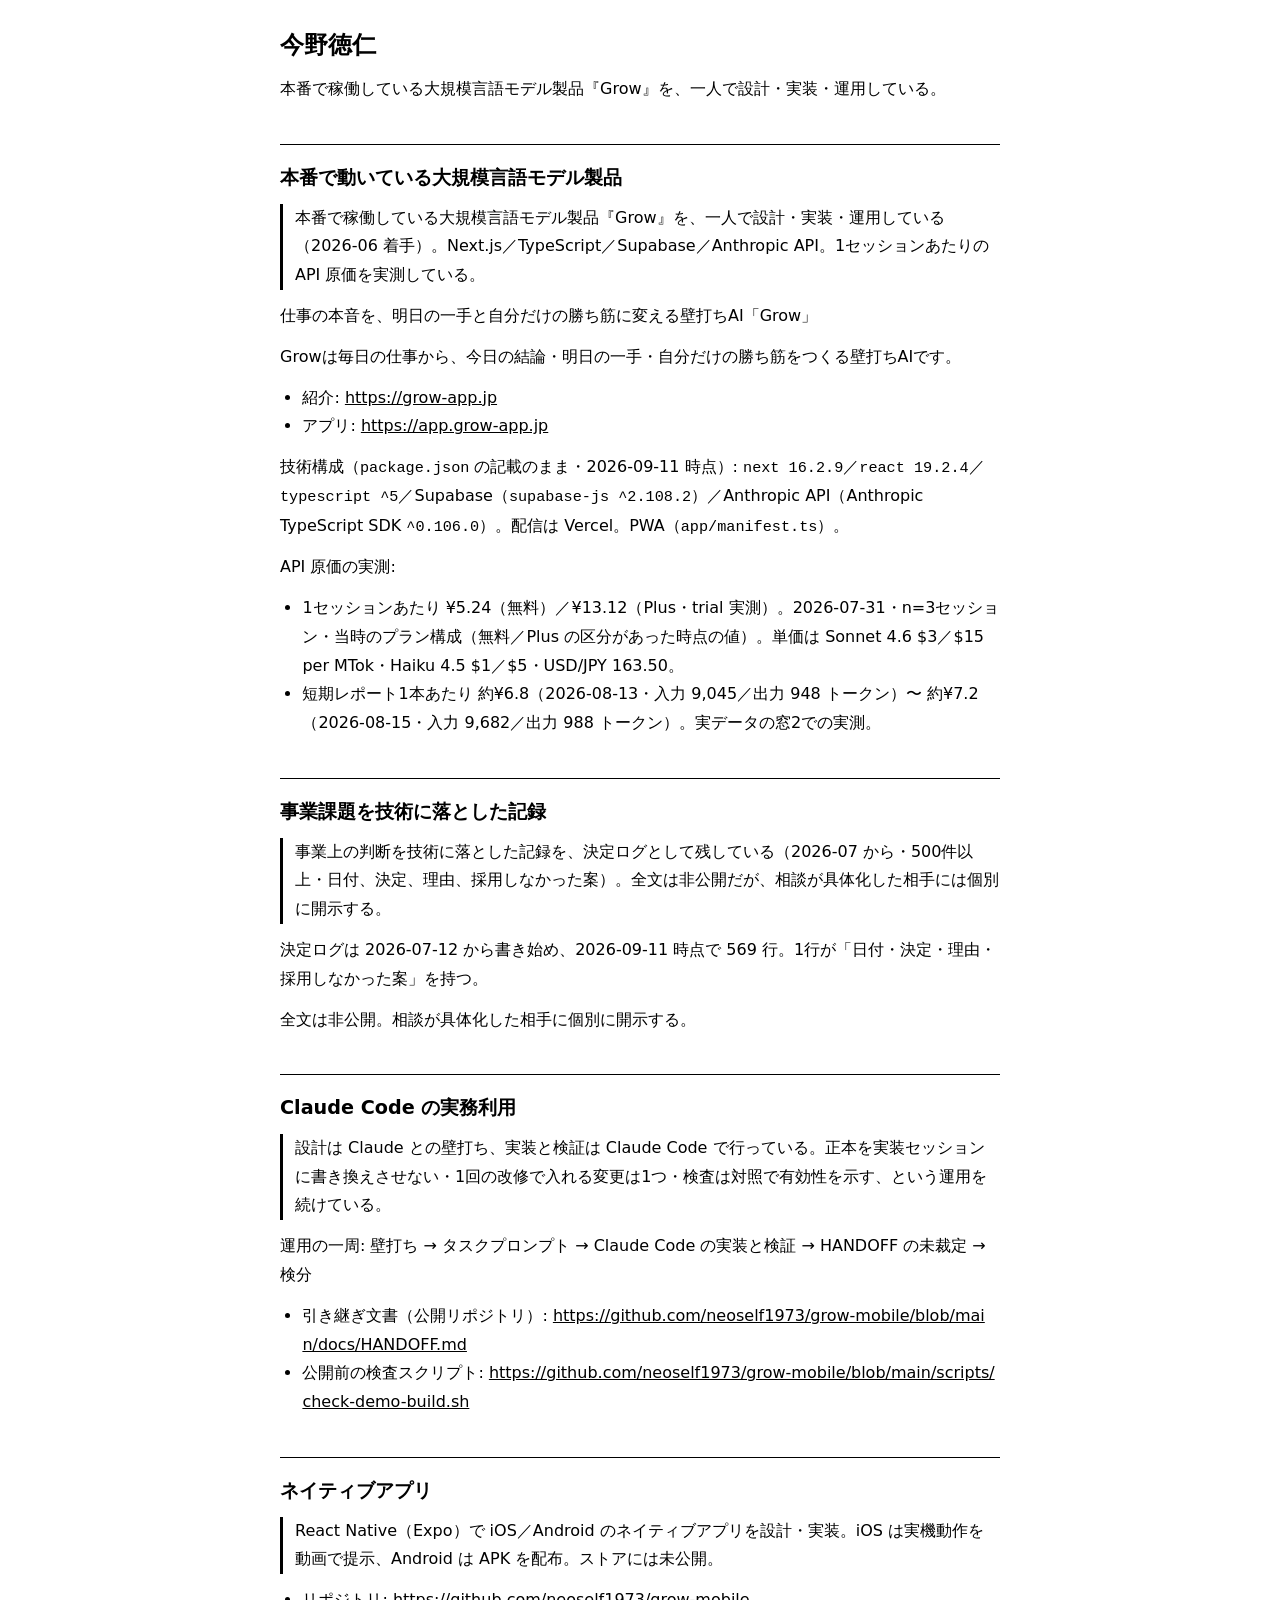
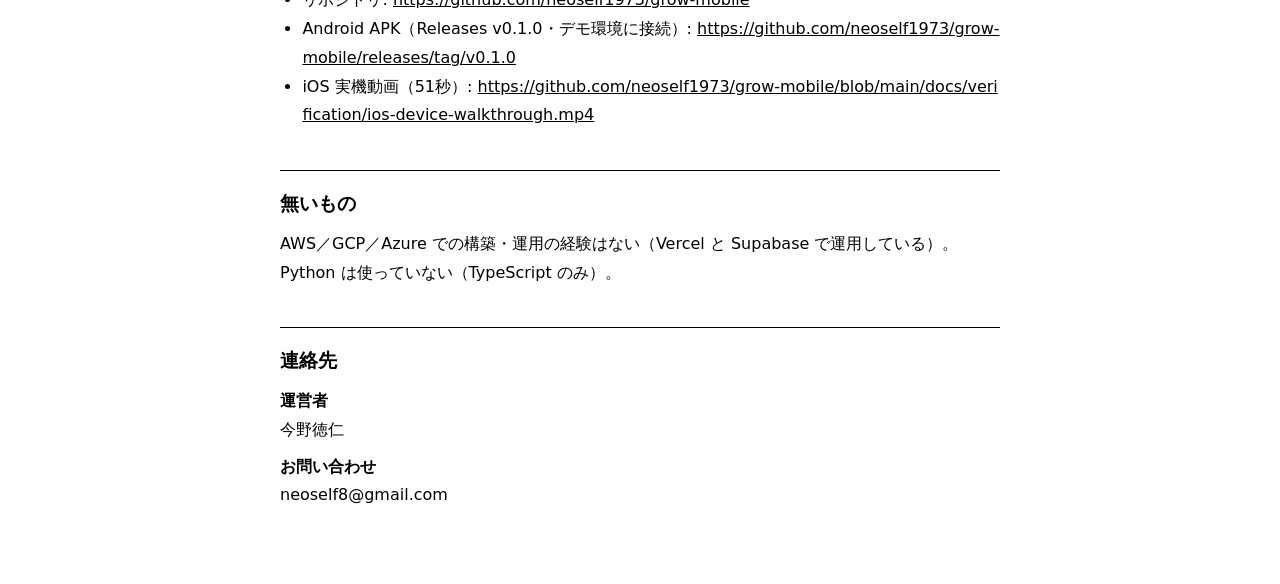
==== index.html @ 8b2b8886 "紹介ページ 下書き（正本 §0.11.5 段1・公開しない） index.html / .nojekyll / README.md / docs/sources.md。決定ログの抜粋は未挿入（プレース" ====
<!DOCTYPE html>
<html lang="ja">
<head>
<meta charset="utf-8">
<meta name="viewport" content="width=device-width, initial-scale=1">
<title>今野徳仁</title>
<style>
  html { background: #fff; color: #000; }
  body { margin: 0; padding: 24px 16px 64px; font-family: system-ui, -apple-system, "Hiragino Sans", "Noto Sans JP", sans-serif; font-size: 16px; line-height: 1.8; }
  main { max-width: 720px; margin: 0 auto; }
  h1 { font-size: 1.5rem; margin: 0 0 8px; }
  h2 { font-size: 1.2rem; margin: 40px 0 8px; padding-top: 16px; border-top: 1px solid #000; }
  p, ul, ol, dl { margin: 0 0 12px; }
  ul, ol { padding-left: 1.4em; }
  dt { font-weight: bold; }
  dd { margin: 0 0 8px; }
  a { color: #000; word-break: break-all; }
  blockquote { margin: 0 0 12px; padding: 0 0 0 12px; border-left: 3px solid #000; }
  code { font-family: ui-monospace, Menlo, monospace; font-size: 0.95em; }
  small { font-size: 0.9em; }
</style>
</head>
<body>
<main>

<h1>今野徳仁</h1>
<p>本番で稼働している大規模言語モデル製品『Grow』を、一人で設計・実装・運用している。</p>

<h2>本番で動いている大規模言語モデル製品</h2>
<blockquote><p>本番で稼働している大規模言語モデル製品『Grow』を、一人で設計・実装・運用している（2026-06 着手）。Next.js／TypeScript／Supabase／Anthropic API。1セッションあたりの API 原価を実測している。</p></blockquote>
<p>仕事の本音を、明日の一手と自分だけの勝ち筋に変える壁打ちAI「Grow」</p>
<p>Growは毎日の仕事から、今日の結論・明日の一手・自分だけの勝ち筋をつくる壁打ちAIです。</p>
<ul>
  <li>紹介: <a href="https://grow-app.jp">https://grow-app.jp</a></li>
  <li>アプリ: <a href="https://app.grow-app.jp">https://app.grow-app.jp</a></li>
</ul>
<p>技術構成（<code>package.json</code> の記載のまま・2026-09-11 時点）: <code>next 16.2.9</code>／<code>react 19.2.4</code>／<code>typescript ^5</code>／Supabase（<code>supabase-js ^2.108.2</code>）／Anthropic API（Anthropic TypeScript SDK <code>^0.106.0</code>）。配信は Vercel。PWA（<code>app/manifest.ts</code>）。</p>
<p>API 原価の実測:</p>
<ul>
  <li>1セッションあたり ¥5.24（無料）／¥13.12（Plus・trial 実測）。2026-07-31・n=3セッション・当時のプラン構成（無料／Plus の区分があった時点の値）。単価は Sonnet 4.6 $3／$15 per MTok・Haiku 4.5 $1／$5・USD/JPY 163.50。</li>
  <li>短期レポート1本あたり 約¥6.8（2026-08-13・入力 9,045／出力 948 トークン）〜 約¥7.2（2026-08-15・入力 9,682／出力 988 トークン）。実データの窓2での実測。</li>
</ul>

<h2>事業課題を技術に落とした記録</h2>
<blockquote><p>事業上の判断を技術に落とした記録を、決定ログとして残している（2026-07 から・500件以上・日付、決定、理由、採用しなかった案）。全文は非公開だが、相談が具体化した相手には個別に開示する。</p></blockquote>
<p>決定ログは 2026-07-12 から書き始め、2026-09-11 時点で 569 行。1行が「日付・決定・理由・採用しなかった案」を持つ。</p>
<!-- 抜粋3〜4件: 人間が候補から選んでから次のタスクで挿入 -->
<p>全文は非公開。相談が具体化した相手に個別に開示する。</p>

<h2>Claude Code の実務利用</h2>
<blockquote><p>設計は Claude との壁打ち、実装と検証は Claude Code で行っている。正本を実装セッションに書き換えさせない・1回の改修で入れる変更は1つ・検査は対照で有効性を示す、という運用を続けている。</p></blockquote>
<p>運用の一周: 壁打ち → タスクプロンプト → Claude Code の実装と検証 → HANDOFF の未裁定 → 検分</p>
<ul>
  <li>引き継ぎ文書（公開リポジトリ）: <a href="https://github.com/neoself1973/grow-mobile/blob/main/docs/HANDOFF.md">https://github.com/neoself1973/grow-mobile/blob/main/docs/HANDOFF.md</a></li>
  <li>公開前の検査スクリプト: <a href="https://github.com/neoself1973/grow-mobile/blob/main/scripts/check-demo-build.sh">https://github.com/neoself1973/grow-mobile/blob/main/scripts/check-demo-build.sh</a></li>
</ul>

<h2>ネイティブアプリ</h2>
<blockquote><p>React Native（Expo）で iOS／Android のネイティブアプリを設計・実装。iOS は実機動作を動画で提示、Android は APK を配布。ストアには未公開。</p></blockquote>
<ul>
  <li>リポジトリ: <a href="https://github.com/neoself1973/grow-mobile">https://github.com/neoself1973/grow-mobile</a></li>
  <li>Android APK（Releases v0.1.0・デモ環境に接続）: <a href="https://github.com/neoself1973/grow-mobile/releases/tag/v0.1.0">https://github.com/neoself1973/grow-mobile/releases/tag/v0.1.0</a></li>
  <li>iOS 実機動画（51秒）: <a href="https://github.com/neoself1973/grow-mobile/blob/main/docs/verification/ios-device-walkthrough.mp4">https://github.com/neoself1973/grow-mobile/blob/main/docs/verification/ios-device-walkthrough.mp4</a></li>
</ul>

<h2>無いもの</h2>
<p>AWS／GCP／Azure での構築・運用の経験はない（Vercel と Supabase で運用している）。Python は使っていない（TypeScript のみ）。</p>

<h2>連絡先</h2>
<dl>
  <dt>運営者</dt><dd>今野徳仁</dd>
  <dt>お問い合わせ</dt><dd>neoself8@gmail.com</dd>
</dl>

</main>
</body>
</html>
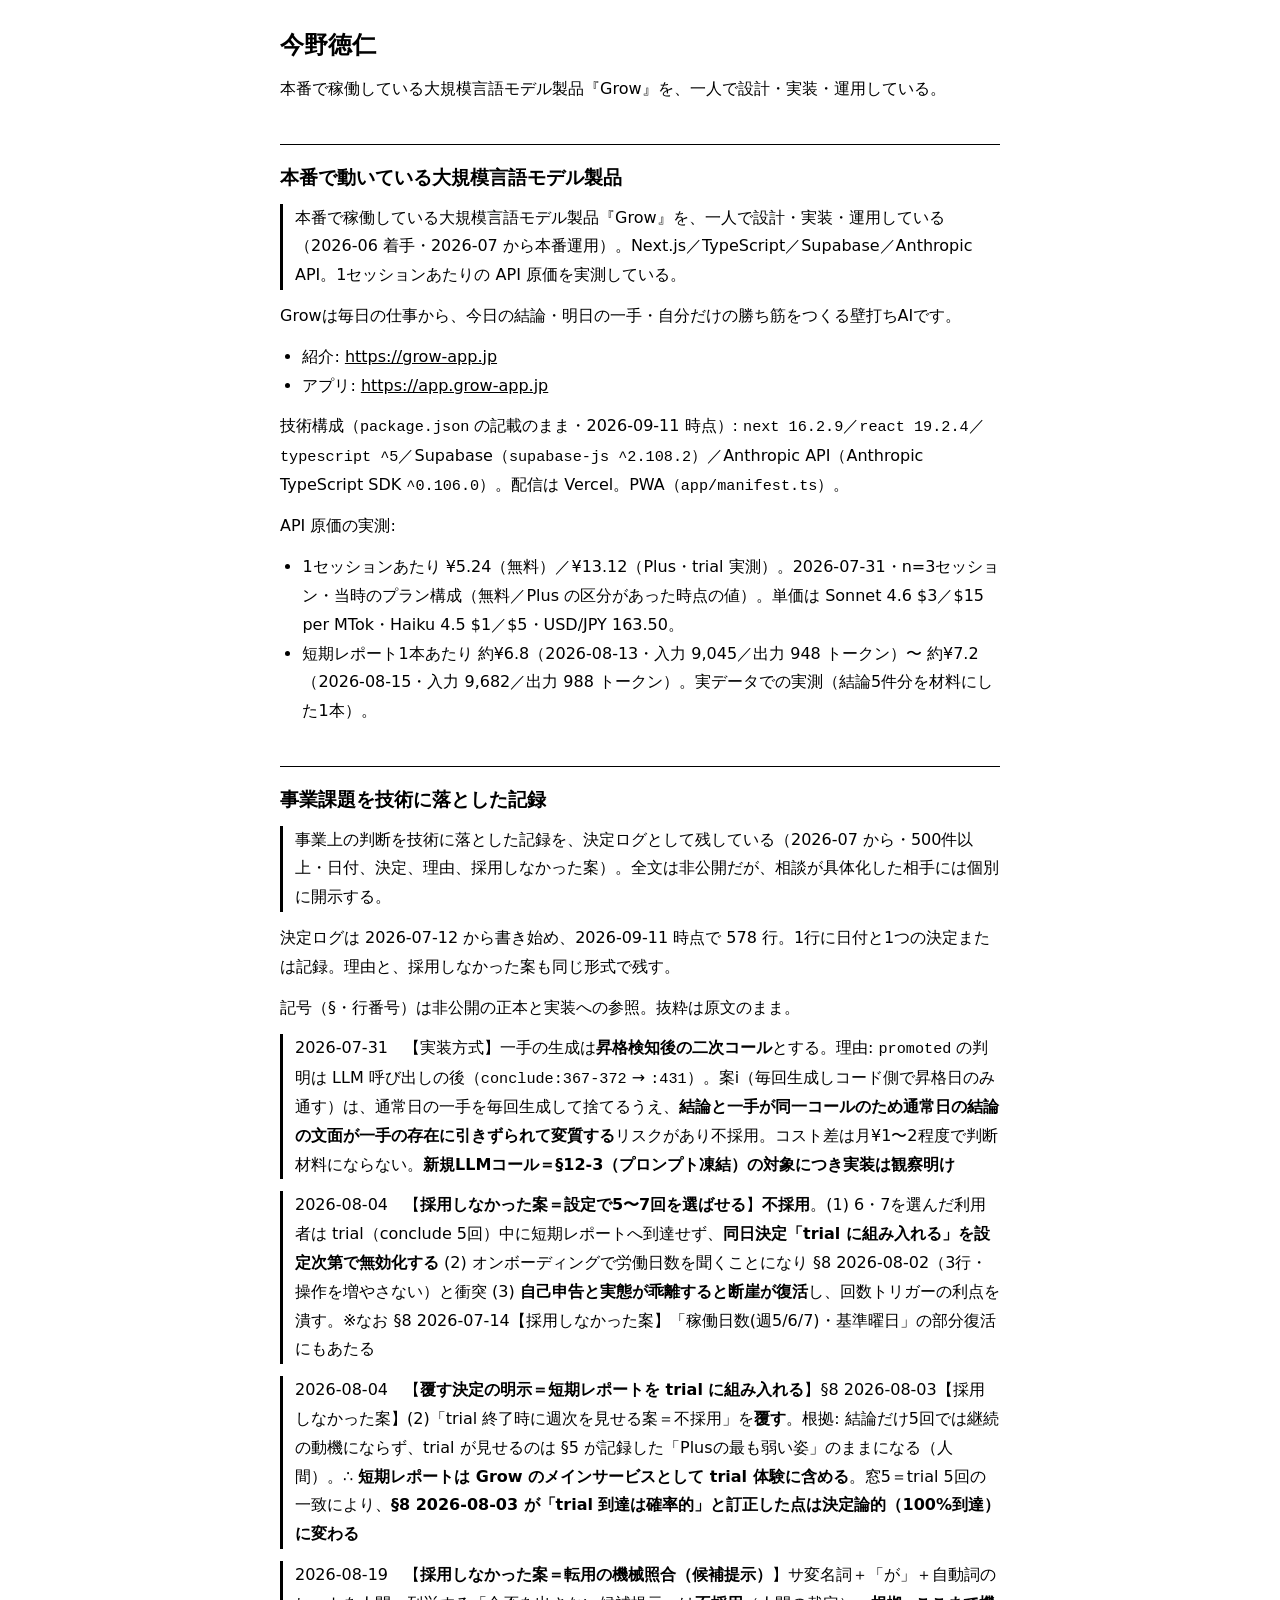
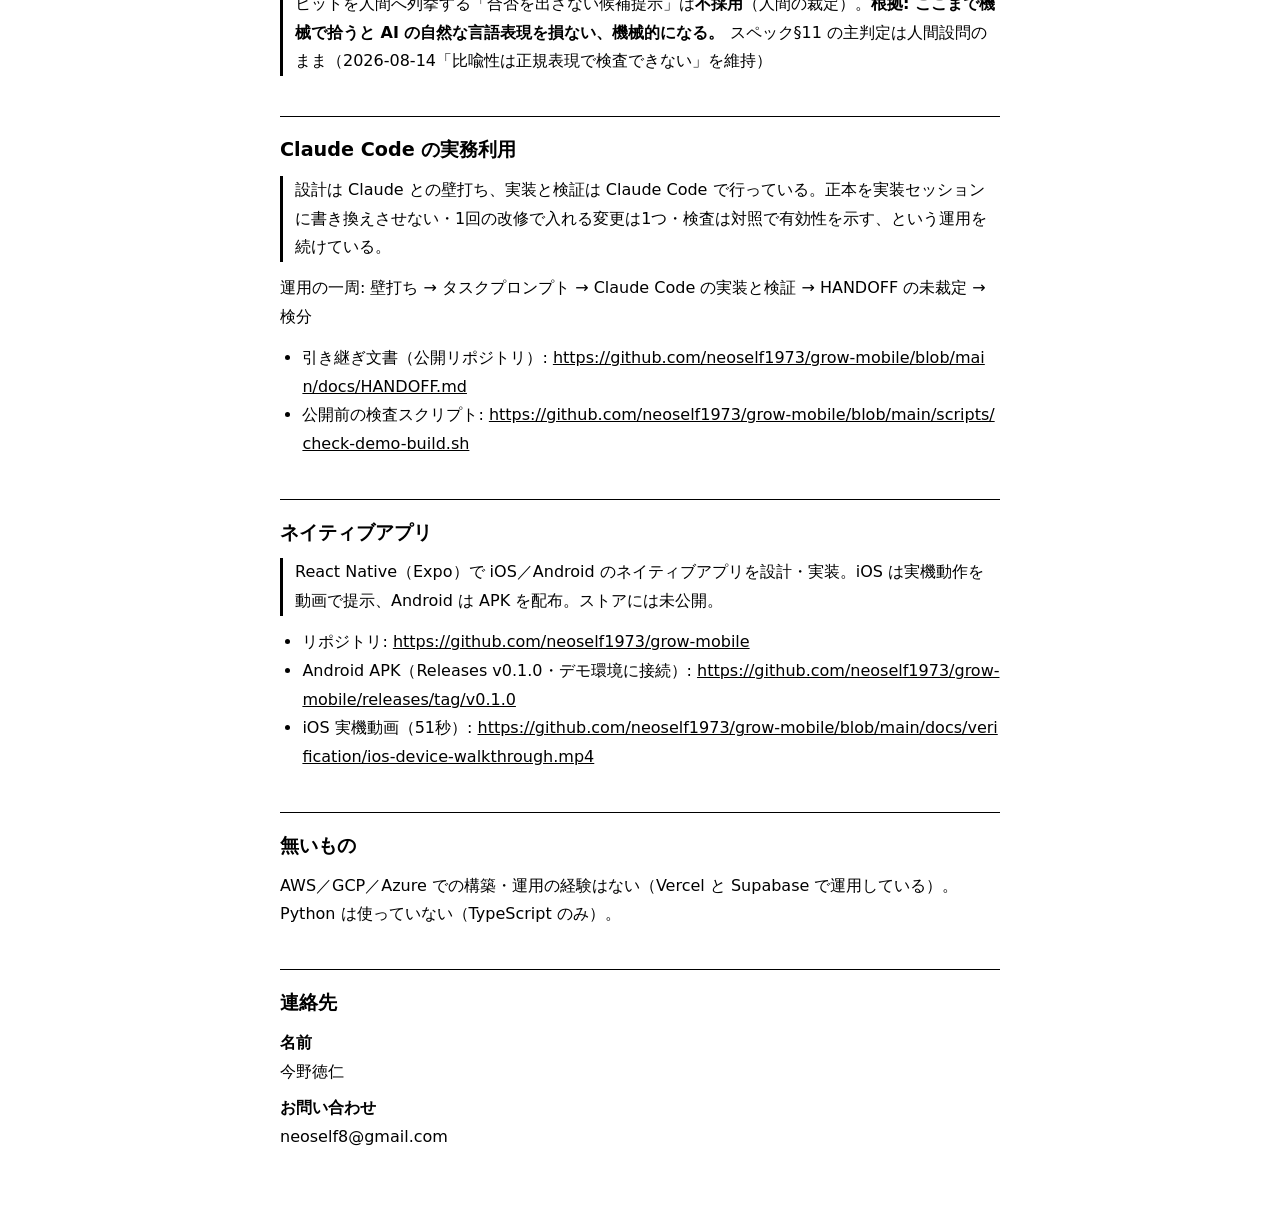
==== commit b10f640d: "紹介ページ 是正6点と決定ログ抜粋4件の挿入（正本 §0.11.5 午後2・公開しない） (i) 新版・hero-sub 除去・決定ログの説明文・抜粋4件（99/209/214/375 行）・重複行の" ====
--- a/index.html
+++ b/index.html
@@ -27,8 +27,7 @@
 <p>本番で稼働している大規模言語モデル製品『Grow』を、一人で設計・実装・運用している。</p>
 
 <h2>本番で動いている大規模言語モデル製品</h2>
-<blockquote><p>本番で稼働している大規模言語モデル製品『Grow』を、一人で設計・実装・運用している（2026-06 着手）。Next.js／TypeScript／Supabase／Anthropic API。1セッションあたりの API 原価を実測している。</p></blockquote>
-<p>仕事の本音を、明日の一手と自分だけの勝ち筋に変える壁打ちAI「Grow」</p>
+<blockquote><p>本番で稼働している大規模言語モデル製品『Grow』を、一人で設計・実装・運用している（2026-06 着手・2026-07 から本番運用）。Next.js／TypeScript／Supabase／Anthropic API。1セッションあたりの API 原価を実測している。</p></blockquote>
 <p>Growは毎日の仕事から、今日の結論・明日の一手・自分だけの勝ち筋をつくる壁打ちAIです。</p>
 <ul>
   <li>紹介: <a href="https://grow-app.jp">https://grow-app.jp</a></li>
@@ -38,14 +37,17 @@
 <p>API 原価の実測:</p>
 <ul>
   <li>1セッションあたり ¥5.24（無料）／¥13.12（Plus・trial 実測）。2026-07-31・n=3セッション・当時のプラン構成（無料／Plus の区分があった時点の値）。単価は Sonnet 4.6 $3／$15 per MTok・Haiku 4.5 $1／$5・USD/JPY 163.50。</li>
-  <li>短期レポート1本あたり 約¥6.8（2026-08-13・入力 9,045／出力 948 トークン）〜 約¥7.2（2026-08-15・入力 9,682／出力 988 トークン）。実データの窓2での実測。</li>
+  <li>短期レポート1本あたり 約¥6.8（2026-08-13・入力 9,045／出力 948 トークン）〜 約¥7.2（2026-08-15・入力 9,682／出力 988 トークン）。実データでの実測（結論5件分を材料にした1本）。</li>
 </ul>
 
 <h2>事業課題を技術に落とした記録</h2>
 <blockquote><p>事業上の判断を技術に落とした記録を、決定ログとして残している（2026-07 から・500件以上・日付、決定、理由、採用しなかった案）。全文は非公開だが、相談が具体化した相手には個別に開示する。</p></blockquote>
-<p>決定ログは 2026-07-12 から書き始め、2026-09-11 時点で 569 行。1行が「日付・決定・理由・採用しなかった案」を持つ。</p>
-<!-- 抜粋3〜4件: 人間が候補から選んでから次のタスクで挿入 -->
-<p>全文は非公開。相談が具体化した相手に個別に開示する。</p>
+<p>決定ログは 2026-07-12 から書き始め、2026-09-11 時点で 578 行。1行に日付と1つの決定または記録。理由と、採用しなかった案も同じ形式で残す。</p>
+<p>記号（§・行番号）は非公開の正本と実装への参照。抜粋は原文のまま。</p>
+<blockquote><p>2026-07-31　【実装方式】一手の生成は<strong>昇格検知後の二次コール</strong>とする。理由: <code>promoted</code> の判明は LLM 呼び出しの後（<code>conclude:367-372</code> → <code>:431</code>）。案i（毎回生成しコード側で昇格日のみ通す）は、通常日の一手を毎回生成して捨てるうえ、<strong>結論と一手が同一コールのため通常日の結論の文面が一手の存在に引きずられて変質する</strong>リスクがあり不採用。コスト差は月¥1〜2程度で判断材料にならない。<strong>新規LLMコール＝§12-3（プロンプト凍結）の対象につき実装は観察明け</strong></p></blockquote>
+<blockquote><p>2026-08-04　【<strong>採用しなかった案＝設定で5〜7回を選ばせる</strong>】<strong>不採用</strong>。(1) 6・7を選んだ利用者は trial（conclude 5回）中に短期レポートへ到達せず、<strong>同日決定「trial に組み入れる」を設定次第で無効化する</strong> (2) オンボーディングで労働日数を聞くことになり §8 2026-08-02（3行・操作を増やさない）と衝突 (3) <strong>自己申告と実態が乖離すると断崖が復活</strong>し、回数トリガーの利点を潰す。※なお §8 2026-07-14【採用しなかった案】「稼働日数(週5/6/7)・基準曜日」の部分復活にもあたる</p></blockquote>
+<blockquote><p>2026-08-04　【<strong>覆す決定の明示＝短期レポートを trial に組み入れる</strong>】§8 2026-08-03【採用しなかった案】(2)「trial 終了時に週次を見せる案＝不採用」を<strong>覆す</strong>。根拠: 結論だけ5回では継続の動機にならず、trial が見せるのは §5 が記録した「Plusの最も弱い姿」のままになる（人間）。∴ <strong>短期レポートは Grow のメインサービスとして trial 体験に含める</strong>。窓5＝trial 5回の一致により、<strong>§8 2026-08-03 が「trial 到達は確率的」と訂正した点は決定論的（100%到達）に変わる</strong></p></blockquote>
+<blockquote><p>2026-08-19　【<strong>採用しなかった案＝転用の機械照合（候補提示）</strong>】サ変名詞＋「が」＋自動詞のヒットを人間へ列挙する「合否を出さない候補提示」は<strong>不採用</strong>（人間の裁定）。<strong>根拠: ここまで機械で拾うと AI の自然な言語表現を損ない、機械的になる。</strong> スペック§11 の主判定は人間設問のまま（2026-08-14「比喩性は正規表現で検査できない」を維持）</p></blockquote>
 
 <h2>Claude Code の実務利用</h2>
 <blockquote><p>設計は Claude との壁打ち、実装と検証は Claude Code で行っている。正本を実装セッションに書き換えさせない・1回の改修で入れる変更は1つ・検査は対照で有効性を示す、という運用を続けている。</p></blockquote>
@@ -68,7 +70,7 @@
 
 <h2>連絡先</h2>
 <dl>
-  <dt>運営者</dt><dd>今野徳仁</dd>
+  <dt>名前</dt><dd>今野徳仁</dd>
   <dt>お問い合わせ</dt><dd>neoself8@gmail.com</dd>
 </dl>
 
